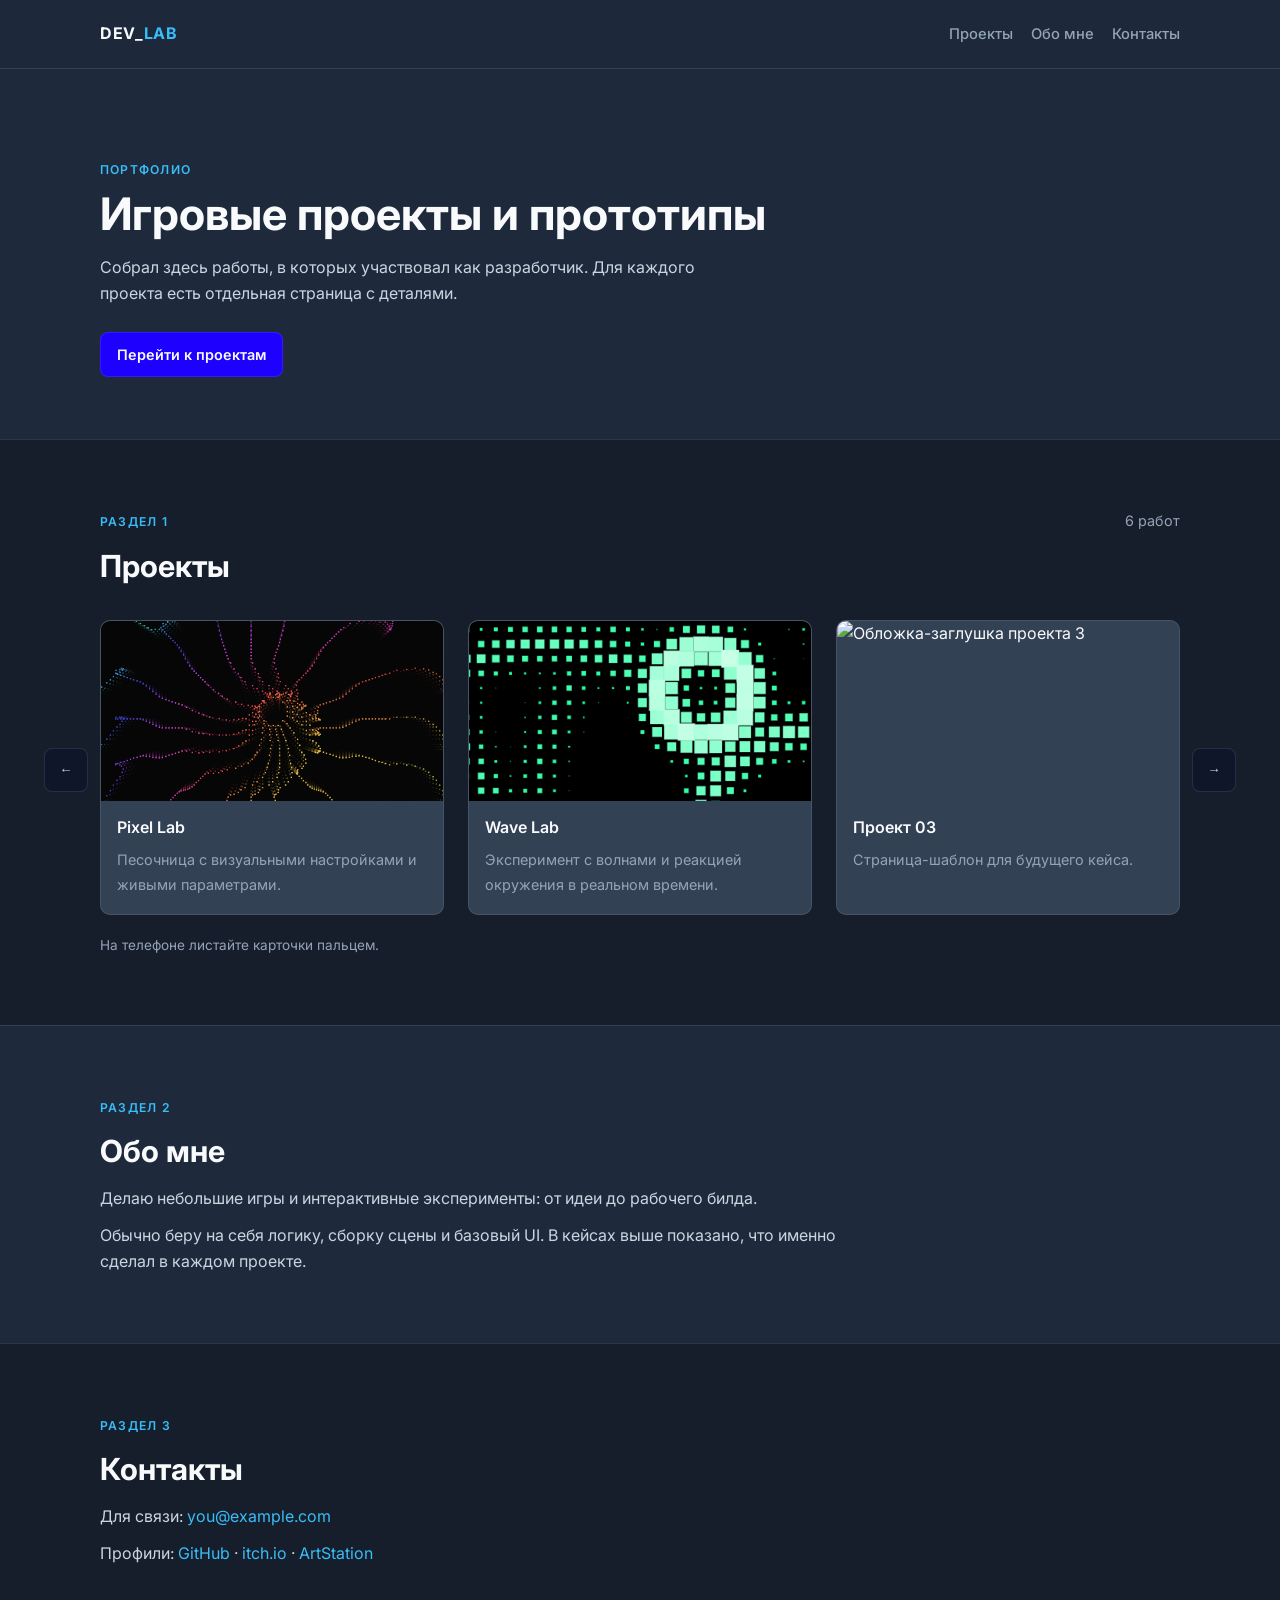
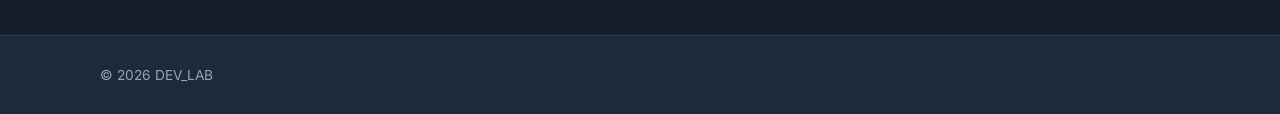
==== index_page/index.html @ ee668e54 "Add files via upload" ====
﻿<!DOCTYPE html>
<html lang="ru">
<head>
    <meta charset="UTF-8">
    <meta name="viewport" content="width=device-width, initial-scale=1.0">
    <meta name="description" content="DEV_LAB — portfolio of game projects and prototypes.">
    <meta name="theme-color" content="#1e293b">

    <title>DEV_LAB — игровое портфолио</title>
    <link rel="canonical" href="https://example.com/">

    <meta property="og:type" content="website">
    <meta property="og:title" content="DEV_LAB — игровое портфолио">
    <meta property="og:description" content="Игры и прототипы с короткими кейсами.">
    <meta property="og:url" content="https://example.com/">
    <meta property="og:image" content="https://images.unsplash.com/photo-1550745165-9bc0b252726f?auto=format&fit=crop&w=1200&q=80">

    <link rel="icon" href="data:image/svg+xml,%3Csvg xmlns='http://www.w3.org/2000/svg' viewBox='0 0 32 32'%3E%3Crect width='32' height='32' rx='6' fill='%230f172a'/%3E%3Cpath fill='%2338bdf8' d='M8 22V10h4l4 6 4-6h4v12h-4v-7l-4 6-4-6v7z'/%3E%3C/svg%3E" type="image/svg+xml">

    <link rel="preconnect" href="https://fonts.googleapis.com">
    <link rel="preconnect" href="https://fonts.gstatic.com" crossorigin>
    <link href="https://fonts.googleapis.com/css2?family=Inter:wght@400;500;600;700&display=swap" rel="stylesheet">
    <link rel="stylesheet" href="/index_page/index.css">
</head>
<body>
    <a class="skip-link" href="#content">Перейти к содержимому</a>

    <header class="header">
        <div class="wrap">
            <a class="logo" href="#top">DEV_<span>LAB</span></a>
            <nav aria-label="Навигация по странице">
                <ul class="nav">
                    <li><a href="#projects">Проекты</a></li>
                    <li><a href="#about">Обо мне</a></li>
                    <li><a href="#contact">Контакты</a></li>
                </ul>
            </nav>
        </div>
    </header>

    <main id="content">
        <section class="section hero" id="top" aria-labelledby="hero-title">
            <div class="wrap">
                <span class="eyebrow">Портфолио</span>
                <h1 id="hero-title">Игровые проекты и прототипы</h1>
                <p class="lead">Собрал здесь работы, в которых участвовал как разработчик. Для каждого проекта есть отдельная страница с деталями.</p>
                <div class="hero-actions">
                    <a class="btn" href="#projects">Перейти к проектам</a>
                </div>
            </div>
        </section>

        <section class="section section--soft" id="projects" aria-labelledby="projects-title">
            <div class="wrap">
                <div class="projects-header">
                    <div>
                        <span class="eyebrow">Раздел 1</span>
                        <h2 id="projects-title">Проекты</h2>
                    </div>
                    <p class="projects-count">6 работ</p>
                </div>

                <div class="slider">
                    <button type="button" class="slider-btn" id="prevBtn" aria-controls="track" aria-label="Предыдущие проекты" hidden>←</button>

                    <div class="projects-track" id="track" tabindex="0" role="region" aria-label="Лента проектов">
                        <a class="project" href="/pixel_lab/pixel.html">
                            <img src="/img/pixel-lab.jpg.png" width="400" height="180" loading="lazy" decoding="async" alt="Скриншот проекта Pixel Lab">
                            <div class="project-body">
                                <span class="project-title">Pixel Lab</span>
                                <span class="project-desc">Песочница с визуальными настройками и живыми параметрами.</span>
                            </div>
                        </a>

                        <a class="project" href="/wave_lab/wave.html">
                            <img src="/img/wave.lab.png" width="400" height="180" loading="lazy" decoding="async" alt="Скриншот проекта Wave Lab">
                            <div class="project-body">
                                <span class="project-title">Wave Lab</span>
                                <span class="project-desc">Эксперимент с волнами и реакцией окружения в реальном времени.</span>
                            </div>
                        </a>

                        <a class="project" href="projects/node-03.html">
                            <img src="https://images.unsplash.com/photo-1614850523296-d8c1af93d400?auto=format&amp;fit=crop&amp;q=80&amp;w=800" width="400" height="180" loading="lazy" decoding="async" alt="Обложка-заглушка проекта 3">
                            <div class="project-body">
                                <span class="project-title">Проект 03</span>
                                <span class="project-desc">Страница-шаблон для будущего кейса.</span>
                            </div>
                        </a>

                        <a class="project" href="projects/node-04.html">
                            <img src="https://images.unsplash.com/photo-1550751827-4bd374c3f58b?auto=format&amp;fit=crop&amp;q=80&amp;w=800" width="400" height="180" loading="lazy" decoding="async" alt="Обложка-заглушка проекта 4">
                            <div class="project-body">
                                <span class="project-title">Проект 04</span>
                                <span class="project-desc">Страница-шаблон для будущего кейса.</span>
                            </div>
                        </a>

                        <a class="project" href="projects/node-05.html">
                            <img src="https://images.unsplash.com/photo-1451187580459-43490279c0fa?auto=format&amp;fit=crop&amp;q=80&amp;w=800" width="400" height="180" loading="lazy" decoding="async" alt="Обложка-заглушка проекта 5">
                            <div class="project-body">
                                <span class="project-title">Проект 05</span>
                                <span class="project-desc">Страница-шаблон для будущего кейса.</span>
                            </div>
                        </a>

                        <a class="project" href="projects/node-06.html">
                            <img src="https://images.unsplash.com/photo-1518770660439-4636190af475?auto=format&amp;fit=crop&amp;q=80&amp;w=800" width="400" height="180" loading="lazy" decoding="async" alt="Обложка-заглушка проекта 6">
                            <div class="project-body">
                                <span class="project-title">Проект 06</span>
                                <span class="project-desc">Страница-шаблон для будущего кейса.</span>
                            </div>
                        </a>
                    </div>

                    <button type="button" class="slider-btn" id="nextBtn" aria-controls="track" aria-label="Следующие проекты" hidden>→</button>
                </div>

                <p class="hint">На телефоне листайте карточки пальцем.</p>
            </div>
        </section>

        <section class="section" id="about" aria-labelledby="about-title">
            <div class="wrap">
                <span class="eyebrow">Раздел 2</span>
                <h2 id="about-title">Обо мне</h2>
                <div class="about-text">
                    <p>Делаю небольшие игры и интерактивные эксперименты: от идеи до рабочего билда.</p>
                    <p>Обычно беру на себя логику, сборку сцены и базовый UI. В кейсах выше показано, что именно сделал в каждом проекте.</p>
                </div>
            </div>
        </section>

        <section class="section section--soft" id="contact" aria-labelledby="contact-title">
            <div class="wrap">
                <span class="eyebrow">Раздел 3</span>
                <h2 id="contact-title">Контакты</h2>
                <div class="contact">
                    <p>Для связи: <a href="mailto:you@example.com">you@example.com</a></p>
                    <p>Профили: <a href="https://github.com/" rel="noopener noreferrer">GitHub</a> · <a href="https://itch.io/" rel="noopener noreferrer">itch.io</a> · <a href="https://www.artstation.com/" rel="noopener noreferrer">ArtStation</a></p>
                </div>
            </div>
        </section>
    </main>

    <footer class="footer">
        <div class="wrap">&copy; 2026 DEV_LAB</div>
    </footer>
    <script src="/index_page/index.js"></script>
</body>
</html>
---- index_page/index.css ----
:root {
            --bg-body: #1e293b;
            --bg-section: #161e2b;
            --bg-surface: #334155;
            --text-main: #f8fafc;
            --text-muted: #cbd5e1;
            --text-dim: #94a3b8;
            --border: rgba(255, 255, 255, 0.1);
            --accent: #38bdf8;
            --focus: 2px solid var(--accent);
            --max: 1120px;
            --gap: 24px;
            --nav-h: 68px;
        }

        * {
            box-sizing: border-box;
            margin: 0;
            padding: 0;
        }

        html {
            scroll-behavior: smooth;
        }

        @media (prefers-reduced-motion: reduce) {
            html {
                scroll-behavior: auto;
            }

            .projects-track {
                scroll-behavior: auto;
            }
        }

        body {
            font-family: "Inter", system-ui, sans-serif;
            background: var(--bg-body);
            color: var(--text-main);
            line-height: 1.6;
            overflow-x: hidden;
        }

        a:focus-visible,
        button:focus-visible {
            outline: var(--focus);
            outline-offset: 3px;
        }

        .skip-link {
            position: absolute;
            left: 12px;
            top: 12px;
            transform: translateY(-160%);
            background: #0f172a;
            border: 1px solid var(--border);
            border-radius: 8px;
            color: var(--text-main);
            padding: 10px 14px;
            text-decoration: none;
            z-index: 2000;
        }

        .skip-link:focus-visible {
            transform: translateY(0);
        }

        .wrap {
            max-width: var(--max);
            margin: 0 auto;
            padding: 0 20px;
        }

        .header {
            position: fixed;
            inset: 0 0 auto;
            z-index: 1000;
            background: rgba(30, 41, 59, 0.94);
            border-bottom: 1px solid var(--border);
            backdrop-filter: blur(6px);
        }

        .header .wrap {
            min-height: var(--nav-h);
            display: flex;
            align-items: center;
            justify-content: space-between;
            gap: 18px;
        }

        .logo {
            color: var(--text-main);
            text-decoration: none;
            font-weight: 700;
            letter-spacing: 0.04em;
        }

        .logo span {
            color: var(--accent);
        }

        .nav {
            display: flex;
            gap: 18px;
            list-style: none;
            flex-wrap: wrap;
        }

        .nav a {
            color: var(--text-dim);
            text-decoration: none;
            font-size: 0.92rem;
            font-weight: 500;
        }

        .nav a:hover {
            color: var(--accent);
        }

        main {
            padding-top: var(--nav-h);
        }

        .section {
            padding: 68px 0;
            border-top: 1px solid var(--border);
        }

        .section--soft {
            background: var(--bg-section);
        }

        .eyebrow {
            display: inline-block;
            margin-bottom: 10px;
            color: var(--accent);
            font-size: 0.76rem;
            text-transform: uppercase;
            letter-spacing: 0.1em;
            font-weight: 600;
        }

        h1 {
            font-size: clamp(2rem, 5vw, 2.8rem);
            line-height: 1.15;
            margin-bottom: 14px;
        }

        h2 {
            font-size: clamp(1.4rem, 3vw, 1.9rem);
            margin-bottom: 10px;
        }

        .lead {
            max-width: 62ch;
            color: var(--text-muted);
            margin-bottom: 26px;
        }

        .hero {
            padding: 88px 0 62px;
            border-top: none;
        }

        .hero-actions {
            display: flex;
            flex-wrap: wrap;
            gap: 10px;
            margin-top: 18px;
        }

        .btn {
            display: inline-flex;
            align-items: center;
            padding: 10px 16px;
            border: 1px solid var(--border);
            border-radius: 8px;
            background: #1e00ff;
            color: var(--text-main);
            text-decoration: none;
            font-size: 0.9rem;
            font-weight: 600;
        }

        .btn:hover {
            border-color: var(--accent);
            color: var(--accent);
        }

        .about-text {
            max-width: 74ch;
            color: var(--text-muted);
            display: grid;
            gap: 12px;
        }

        .projects-header {
            display: flex;
            justify-content: space-between;
            align-items: baseline;
            gap: 12px;
            flex-wrap: wrap;
            margin-bottom: 16px;
        }

        .projects-count {
            color: var(--text-dim);
            font-size: 0.9rem;
        }

        .slider {
            position: relative;
        }

        .projects-track {
            display: flex;
            gap: var(--gap);
            overflow-x: auto;
            scrollbar-width: none;
            -ms-overflow-style: none;
            scroll-snap-type: x mandatory;
            padding: 4px 0 8px;
        }

        .projects-track::-webkit-scrollbar {
            display: none;
        }

        .project {
            flex: 0 0 calc((100% - var(--gap) * 2) / 3);
            min-width: 290px;
            scroll-snap-align: start;
            background: var(--bg-surface);
            border: 1px solid var(--border);
            border-radius: 10px;
            overflow: hidden;
            text-decoration: none;
            color: inherit;
        }

        .project:hover {
            border-color: rgba(255, 255, 255, 0.35);
        }

        .project img {
            width: 100%;
            height: 180px;
            object-fit: cover;
            display: block;
        }

        .project-body {
            padding: 14px 16px 16px;
        }

        .project-title {
            display: block;
            font-weight: 600;
            margin-bottom: 6px;
        }

        .project-desc {
            color: var(--text-dim);
            font-size: 0.9rem;
        }

        .slider-btn {
            position: absolute;
            top: 50%;
            transform: translateY(-50%);
            width: 44px;
            height: 44px;
            border-radius: 8px;
            border: 1px solid var(--border);
            background: rgba(15, 23, 42, 0.94);
            color: var(--text-muted);
            cursor: pointer;
            display: flex;
            align-items: center;
            justify-content: center;
        }

        .slider-btn:hover {
            color: var(--accent);
            border-color: var(--accent);
        }

        #prevBtn {
            left: -56px;
        }

        #nextBtn {
            right: -56px;
        }

        .hint {
            margin-top: 12px;
            color: var(--text-dim);
            font-size: 0.85rem;
        }

        .contact {
            display: grid;
            gap: 12px;
            color: var(--text-muted);
        }

        .contact a {
            color: var(--accent);
            text-decoration: none;
        }

        .contact a:hover {
            text-decoration: underline;
        }

        .footer {
            border-top: 1px solid var(--border);
            padding: 28px 0;
            color: var(--text-dim);
            font-size: 0.86rem;
        }

        @media (max-width: 1260px) {
            #prevBtn {
                left: 0;
            }

            #nextBtn {
                right: 0;
            }
        }

        @media (max-width: 900px) {
            .project {
                flex: 0 0 calc((100% - var(--gap)) / 2);
            }
        }

        @media (max-width: 768px) {
            .slider-btn {
                display: none !important;
            }

            .project {
                flex: 0 0 85%;
            }
        }
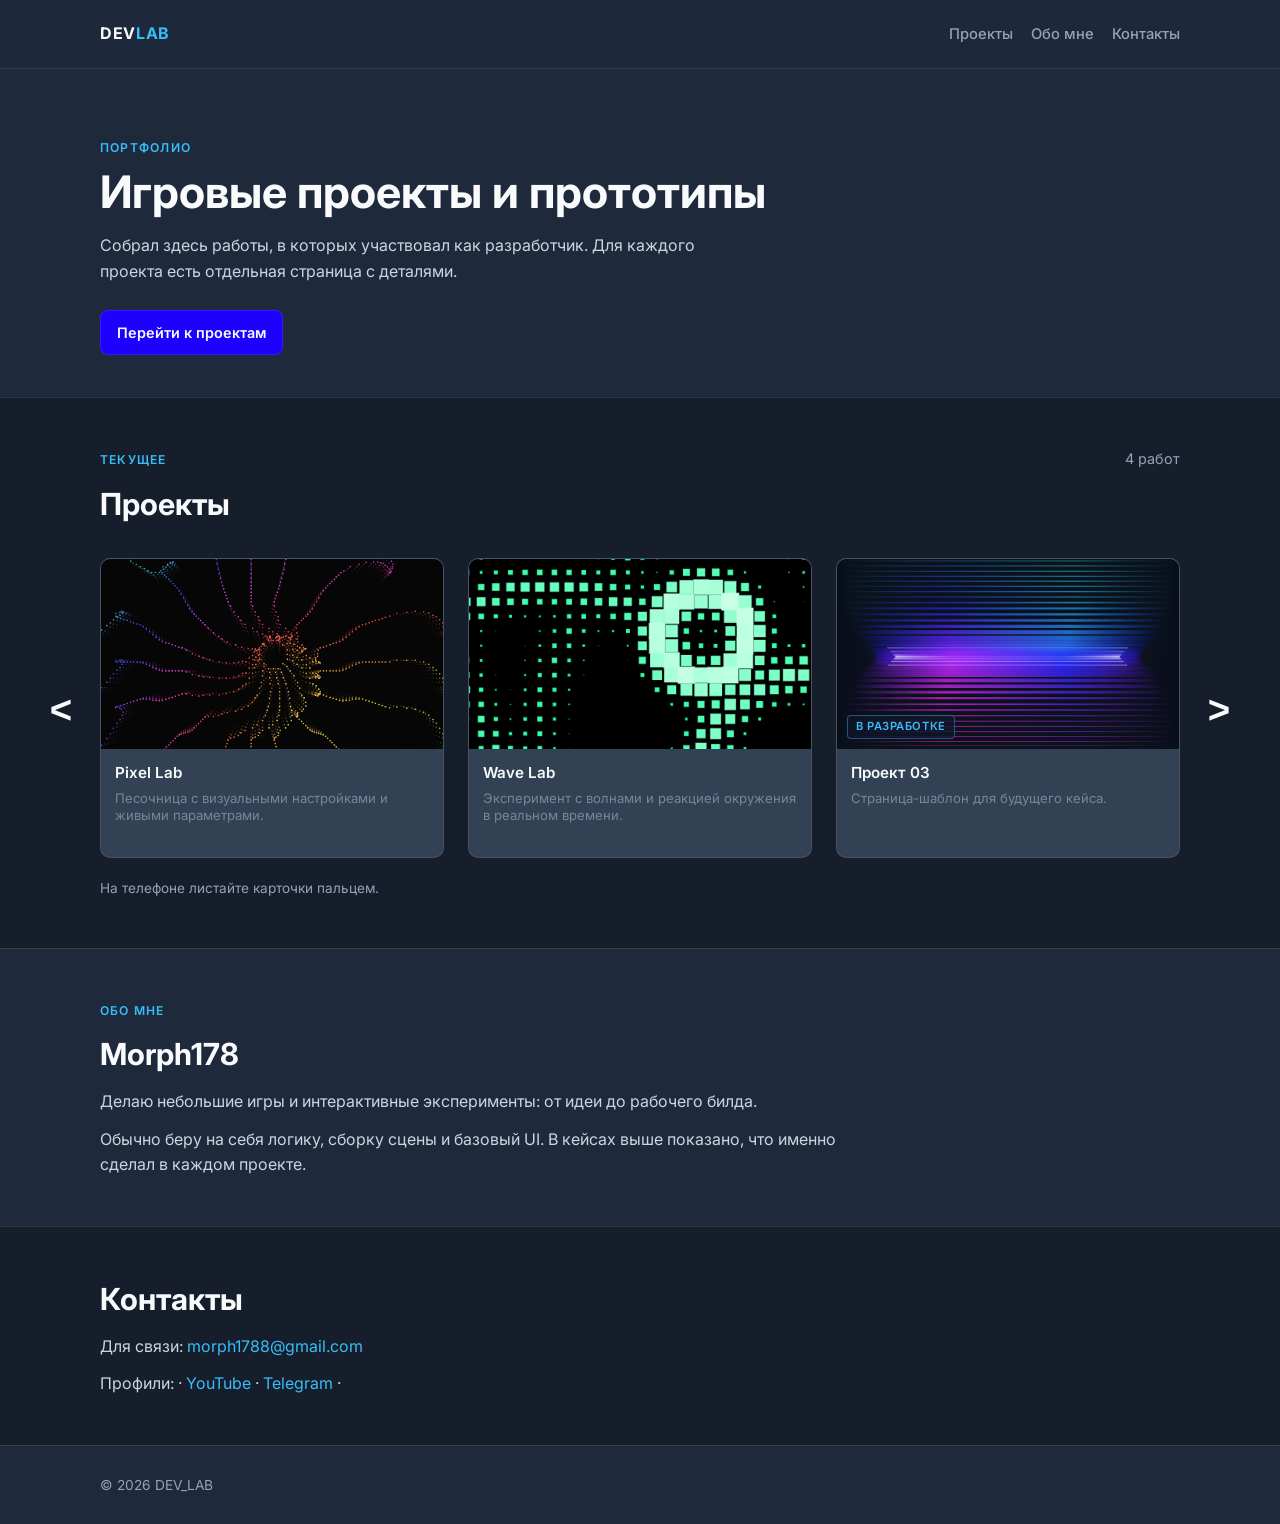
==== commit 769932a8: "Add files via upload" ====
--- a/index_page/index.html
+++ b/index_page/index.html
@@ -1,5 +1,6 @@
 ﻿<!DOCTYPE html>
 <html lang="ru">
+
 <head>
     <meta charset="UTF-8">
     <meta name="viewport" content="width=device-width, initial-scale=1.0">
@@ -13,21 +14,25 @@
     <meta property="og:title" content="DEV_LAB — игровое портфолио">
     <meta property="og:description" content="Игры и прототипы с короткими кейсами.">
     <meta property="og:url" content="https://example.com/">
-    <meta property="og:image" content="https://images.unsplash.com/photo-1550745165-9bc0b252726f?auto=format&fit=crop&w=1200&q=80">
+    <meta property="og:image"
+        content="https://images.unsplash.com/photo-1550745165-9bc0b252726f?auto=format&fit=crop&w=1200&q=80">
 
-    <link rel="icon" href="data:image/svg+xml,%3Csvg xmlns='http://www.w3.org/2000/svg' viewBox='0 0 32 32'%3E%3Crect width='32' height='32' rx='6' fill='%230f172a'/%3E%3Cpath fill='%2338bdf8' d='M8 22V10h4l4 6 4-6h4v12h-4v-7l-4 6-4-6v7z'/%3E%3C/svg%3E" type="image/svg+xml">
+    <link rel="icon"
+        href="data:image/svg+xml,%3Csvg xmlns='http://www.w3.org/2000/svg' viewBox='0 0 32 32'%3E%3Crect width='32' height='32' rx='6' fill='%230f172a'/%3E%3Cpath fill='%2338bdf8' d='M8 22V10h4l4 6 4-6h4v12h-4v-7l-4 6-4-6v7z'/%3E%3C/svg%3E"
+        type="image/svg+xml">
 
     <link rel="preconnect" href="https://fonts.googleapis.com">
     <link rel="preconnect" href="https://fonts.gstatic.com" crossorigin>
     <link href="https://fonts.googleapis.com/css2?family=Inter:wght@400;500;600;700&display=swap" rel="stylesheet">
     <link rel="stylesheet" href="/index_page/index.css">
 </head>
+
 <body>
     <a class="skip-link" href="#content">Перейти к содержимому</a>
 
     <header class="header">
         <div class="wrap">
-            <a class="logo" href="#top">DEV_<span>LAB</span></a>
+            <a class="logo" href="#top">DEV<span>LAB</span></a>
             <nav aria-label="Навигация по странице">
                 <ul class="nav">
                     <li><a href="#projects">Проекты</a></li>
@@ -41,9 +46,10 @@
     <main id="content">
         <section class="section hero" id="top" aria-labelledby="hero-title">
             <div class="wrap">
-                <span class="eyebrow">Портфолио</span>
+                 <span class="eyebrow">Портфолио</span>
                 <h1 id="hero-title">Игровые проекты и прототипы</h1>
-                <p class="lead">Собрал здесь работы, в которых участвовал как разработчик. Для каждого проекта есть отдельная страница с деталями.</p>
+                <p class="lead">Собрал здесь работы, в которых участвовал как разработчик. Для каждого проекта есть
+                    отдельная страница с деталями.</p>
                 <div class="hero-actions">
                     <a class="btn" href="#projects">Перейти к проектам</a>
                 </div>
@@ -54,66 +60,85 @@
             <div class="wrap">
                 <div class="projects-header">
                     <div>
-                        <span class="eyebrow">Раздел 1</span>
+                        <span class="eyebrow">Текущее</span>
                         <h2 id="projects-title">Проекты</h2>
                     </div>
-                    <p class="projects-count">6 работ</p>
+                    <p class="projects-count">4 работ</p>
                 </div>
 
                 <div class="slider">
-                    <button type="button" class="slider-btn" id="prevBtn" aria-controls="track" aria-label="Предыдущие проекты" hidden>←</button>
+                    <button type="button" class="slider-btn" id="prevBtn" aria-controls="track"
+                        aria-label="Предыдущие проекты">&lt;</button>
 
                     <div class="projects-track" id="track" tabindex="0" role="region" aria-label="Лента проектов">
+
                         <a class="project" href="/pixel_lab/pixel.html">
-                            <img src="/img/pixel-lab.jpg.png" width="400" height="180" loading="lazy" decoding="async" alt="Скриншот проекта Pixel Lab">
+                            <div class="project-media-wrap">
+                                <img src="/img/pixel-lab.jpg.png" width="400" height="180" loading="lazy"
+                                    decoding="async" alt="Скриншот проекта Pixel Lab">
+                            </div>
                             <div class="project-body">
                                 <span class="project-title">Pixel Lab</span>
-                                <span class="project-desc">Песочница с визуальными настройками и живыми параметрами.</span>
+                                <span class="project-desc">Песочница с визуальными настройками и живыми
+                                    параметрами.</span>
                             </div>
                         </a>
 
                         <a class="project" href="/wave_lab/wave.html">
-                            <img src="/img/wave.lab.png" width="400" height="180" loading="lazy" decoding="async" alt="Скриншот проекта Wave Lab">
+                            <div class="project-media-wrap">
+                                <img src="/img/wave.lab.png" width="400" height="180" loading="lazy" decoding="async"
+                                    alt="Скриншот проекта Wave Lab">
+                            </div>
                             <div class="project-body">
                                 <span class="project-title">Wave Lab</span>
-                                <span class="project-desc">Эксперимент с волнами и реакцией окружения в реальном времени.</span>
+                                <span class="project-desc">Эксперимент с волнами и реакцией окружения в реальном
+                                    времени.</span>
                             </div>
                         </a>
 
-                        <a class="project" href="projects/node-03.html">
-                            <img src="https://images.unsplash.com/photo-1614850523296-d8c1af93d400?auto=format&amp;fit=crop&amp;q=80&amp;w=800" width="400" height="180" loading="lazy" decoding="async" alt="Обложка-заглушка проекта 3">
+                        <a class="project" href="/analiz.lab/analiz.html">
+                            <div class="project-media-wrap">
+                                <img src="/img/analiz.labog.png" width="400" height="180" loading="lazy"
+                                    decoding="async" alt="Скриншот проекта Analiz Lab">
+                                <span class="project-badge">В разработке</span>
+                            </div>
                             <div class="project-body">
                                 <span class="project-title">Проект 03</span>
                                 <span class="project-desc">Страница-шаблон для будущего кейса.</span>
                             </div>
                         </a>
 
-                        <a class="project" href="projects/node-04.html">
-                            <img src="https://images.unsplash.com/photo-1550751827-4bd374c3f58b?auto=format&amp;fit=crop&amp;q=80&amp;w=800" width="400" height="180" loading="lazy" decoding="async" alt="Обложка-заглушка проекта 4">
+                        <a class="project" href="/part_lab/part.html">
+                            <div class="project-media-wrap">
+                                <img src="/img/part.labog.png" width="400" height="180" loading="lazy" decoding="async"
+                                    alt="Скриншот проекта Analiz Lab">
+                                <span class="project-badge">В разработке</span>
+                            </div>
                             <div class="project-body">
                                 <span class="project-title">Проект 04</span>
                                 <span class="project-desc">Страница-шаблон для будущего кейса.</span>
                             </div>
                         </a>
 
-                        <a class="project" href="projects/node-05.html">
-                            <img src="https://images.unsplash.com/photo-1451187580459-43490279c0fa?auto=format&amp;fit=crop&amp;q=80&amp;w=800" width="400" height="180" loading="lazy" decoding="async" alt="Обложка-заглушка проекта 5">
+                        <div class="project project--teaser">
+                            <div class="project-placeholder-visual">
+                                <div class="lab-loader">
+                                    <div class="shape shape-circle"></div>
+                                    <div class="shape shape-square"></div>
+                                    <div class="shape shape-plus"></div>
+                                </div>
+                                <span class="project-badge project-badge--next">Ожидание</span>
+                            </div>
                             <div class="project-body">
-                                <span class="project-title">Проект 05</span>
-                                <span class="project-desc">Страница-шаблон для будущего кейса.</span>
+                                <span class="project-title" style="color: var(--text-dim);">Ближайший проект</span>
+                                <span class="project-desc">Новые игровые прототипы и кейсы будут добавляться в этот раздел по мере готовности.</span>
                             </div>
-                        </a>
+                        </div>
 
-                        <a class="project" href="projects/node-06.html">
-                            <img src="https://images.unsplash.com/photo-1518770660439-4636190af475?auto=format&amp;fit=crop&amp;q=80&amp;w=800" width="400" height="180" loading="lazy" decoding="async" alt="Обложка-заглушка проекта 6">
-                            <div class="project-body">
-                                <span class="project-title">Проект 06</span>
-                                <span class="project-desc">Страница-шаблон для будущего кейса.</span>
-                            </div>
-                        </a>
                     </div>
 
-                    <button type="button" class="slider-btn" id="nextBtn" aria-controls="track" aria-label="Следующие проекты" hidden>→</button>
+                    <button type="button" class="slider-btn" id="nextBtn" aria-controls="track"
+                        aria-label="Следующие проекты">&gt;</button>
                 </div>
 
                 <p class="hint">На телефоне листайте карточки пальцем.</p>
@@ -122,22 +147,24 @@
 
         <section class="section" id="about" aria-labelledby="about-title">
             <div class="wrap">
-                <span class="eyebrow">Раздел 2</span>
-                <h2 id="about-title">Обо мне</h2>
+                <span class="eyebrow">Обо мне</span>
+                <h2 id="about-title">Morph178</h2>
                 <div class="about-text">
                     <p>Делаю небольшие игры и интерактивные эксперименты: от идеи до рабочего билда.</p>
-                    <p>Обычно беру на себя логику, сборку сцены и базовый UI. В кейсах выше показано, что именно сделал в каждом проекте.</p>
+                    <p>Обычно беру на себя логику, сборку сцены и базовый UI. В кейсах выше показано, что именно сделал
+                        в каждом проекте.</p>
                 </div>
             </div>
         </section>
 
         <section class="section section--soft" id="contact" aria-labelledby="contact-title">
             <div class="wrap">
-                <span class="eyebrow">Раздел 3</span>
                 <h2 id="contact-title">Контакты</h2>
                 <div class="contact">
-                    <p>Для связи: <a href="mailto:you@example.com">you@example.com</a></p>
-                    <p>Профили: <a href="https://github.com/" rel="noopener noreferrer">GitHub</a> · <a href="https://itch.io/" rel="noopener noreferrer">itch.io</a> · <a href="https://www.artstation.com/" rel="noopener noreferrer">ArtStation</a></p>
+                    <p>Для связи: <a href="mailto:morph1788@gmail.com?subject=Вопрос по проекту&body=Привет, Morph178, я по поводу твоего сайта...">morph1788@gmail.com</a></p>
+                    <p>Профили: </a> · <a href="https://youtube.com/@morph278">YouTube</a> · 
+                        <a href="https://t.me/Morph178" target="_blank" rel="noopener noreferrer">Telegram</a> ·
+</href=></p>
                 </div>
             </div>
         </section>
@@ -148,4 +175,5 @@
     </footer>
     <script src="/index_page/index.js"></script>
 </body>
+
 </html>
--- a/index_page/index.css
+++ b/index_page/index.css
@@ -1,348 +1,582 @@
-        :root {
-            --bg-body: #1e293b;
-            --bg-section: #161e2b;
-            --bg-surface: #334155;
-            --text-main: #f8fafc;
-            --text-muted: #cbd5e1;
-            --text-dim: #94a3b8;
-            --border: rgba(255, 255, 255, 0.1);
-            --accent: #38bdf8;
-            --focus: 2px solid var(--accent);
-            --max: 1120px;
-            --gap: 24px;
-            --nav-h: 68px;
-        }
-
-        * {
-            box-sizing: border-box;
-            margin: 0;
-            padding: 0;
-        }
-
-        html {
-            scroll-behavior: smooth;
-        }
-
-        @media (prefers-reduced-motion: reduce) {
-            html {
-                scroll-behavior: auto;
-            }
-
-            .projects-track {
-                scroll-behavior: auto;
-            }
-        }
-
-        body {
-            font-family: "Inter", system-ui, sans-serif;
-            background: var(--bg-body);
-            color: var(--text-main);
-            line-height: 1.6;
-            overflow-x: hidden;
-        }
-
-        a:focus-visible,
-        button:focus-visible {
-            outline: var(--focus);
-            outline-offset: 3px;
-        }
-
-        .skip-link {
-            position: absolute;
-            left: 12px;
-            top: 12px;
-            transform: translateY(-160%);
-            background: #0f172a;
-            border: 1px solid var(--border);
-            border-radius: 8px;
-            color: var(--text-main);
-            padding: 10px 14px;
-            text-decoration: none;
-            z-index: 2000;
-        }
-
-        .skip-link:focus-visible {
-            transform: translateY(0);
-        }
-
-        .wrap {
-            max-width: var(--max);
-            margin: 0 auto;
-            padding: 0 20px;
-        }
-
-        .header {
-            position: fixed;
-            inset: 0 0 auto;
-            z-index: 1000;
-            background: rgba(30, 41, 59, 0.94);
-            border-bottom: 1px solid var(--border);
-            backdrop-filter: blur(6px);
-        }
-
-        .header .wrap {
-            min-height: var(--nav-h);
-            display: flex;
-            align-items: center;
-            justify-content: space-between;
-            gap: 18px;
-        }
-
-        .logo {
-            color: var(--text-main);
-            text-decoration: none;
-            font-weight: 700;
-            letter-spacing: 0.04em;
-        }
-
-        .logo span {
-            color: var(--accent);
-        }
-
-        .nav {
-            display: flex;
-            gap: 18px;
-            list-style: none;
-            flex-wrap: wrap;
-        }
-
-        .nav a {
-            color: var(--text-dim);
-            text-decoration: none;
-            font-size: 0.92rem;
-            font-weight: 500;
-        }
-
-        .nav a:hover {
-            color: var(--accent);
-        }
-
-        main {
-            padding-top: var(--nav-h);
-        }
-
-        .section {
-            padding: 68px 0;
-            border-top: 1px solid var(--border);
-        }
-
-        .section--soft {
-            background: var(--bg-section);
-        }
-
-        .eyebrow {
-            display: inline-block;
-            margin-bottom: 10px;
-            color: var(--accent);
-            font-size: 0.76rem;
-            text-transform: uppercase;
-            letter-spacing: 0.1em;
-            font-weight: 600;
-        }
-
-        h1 {
-            font-size: clamp(2rem, 5vw, 2.8rem);
-            line-height: 1.15;
-            margin-bottom: 14px;
-        }
-
-        h2 {
-            font-size: clamp(1.4rem, 3vw, 1.9rem);
-            margin-bottom: 10px;
-        }
-
-        .lead {
-            max-width: 62ch;
-            color: var(--text-muted);
-            margin-bottom: 26px;
-        }
-
-        .hero {
-            padding: 88px 0 62px;
-            border-top: none;
-        }
-
-        .hero-actions {
-            display: flex;
-            flex-wrap: wrap;
-            gap: 10px;
-            margin-top: 18px;
-        }
-
-        .btn {
-            display: inline-flex;
-            align-items: center;
-            padding: 10px 16px;
-            border: 1px solid var(--border);
-            border-radius: 8px;
-            background: #1e00ff;
-            color: var(--text-main);
-            text-decoration: none;
-            font-size: 0.9rem;
-            font-weight: 600;
-        }
-
-        .btn:hover {
-            border-color: var(--accent);
-            color: var(--accent);
-        }
-
-        .about-text {
-            max-width: 74ch;
-            color: var(--text-muted);
-            display: grid;
-            gap: 12px;
-        }
-
-        .projects-header {
-            display: flex;
-            justify-content: space-between;
-            align-items: baseline;
-            gap: 12px;
-            flex-wrap: wrap;
-            margin-bottom: 16px;
-        }
-
-        .projects-count {
-            color: var(--text-dim);
-            font-size: 0.9rem;
-        }
-
-        .slider {
-            position: relative;
-        }
-
-        .projects-track {
-            display: flex;
-            gap: var(--gap);
-            overflow-x: auto;
-            scrollbar-width: none;
-            -ms-overflow-style: none;
-            scroll-snap-type: x mandatory;
-            padding: 4px 0 8px;
-        }
-
-        .projects-track::-webkit-scrollbar {
-            display: none;
-        }
-
-        .project {
-            flex: 0 0 calc((100% - var(--gap) * 2) / 3);
-            min-width: 290px;
-            scroll-snap-align: start;
-            background: var(--bg-surface);
-            border: 1px solid var(--border);
-            border-radius: 10px;
-            overflow: hidden;
-            text-decoration: none;
-            color: inherit;
-        }
-
-        .project:hover {
-            border-color: rgba(255, 255, 255, 0.35);
-        }
-
-        .project img {
-            width: 100%;
-            height: 180px;
-            object-fit: cover;
-            display: block;
-        }
-
-        .project-body {
-            padding: 14px 16px 16px;
-        }
-
-        .project-title {
-            display: block;
-            font-weight: 600;
-            margin-bottom: 6px;
-        }
-
-        .project-desc {
-            color: var(--text-dim);
-            font-size: 0.9rem;
-        }
-
-        .slider-btn {
-            position: absolute;
-            top: 50%;
-            transform: translateY(-50%);
-            width: 44px;
-            height: 44px;
-            border-radius: 8px;
-            border: 1px solid var(--border);
-            background: rgba(15, 23, 42, 0.94);
-            color: var(--text-muted);
-            cursor: pointer;
-            display: flex;
-            align-items: center;
-            justify-content: center;
-        }
-
-        .slider-btn:hover {
-            color: var(--accent);
-            border-color: var(--accent);
-        }
-
-        #prevBtn {
-            left: -56px;
-        }
-
-        #nextBtn {
-            right: -56px;
-        }
-
-        .hint {
-            margin-top: 12px;
-            color: var(--text-dim);
-            font-size: 0.85rem;
-        }
-
-        .contact {
-            display: grid;
-            gap: 12px;
-            color: var(--text-muted);
-        }
-
-        .contact a {
-            color: var(--accent);
-            text-decoration: none;
-        }
-
-        .contact a:hover {
-            text-decoration: underline;
-        }
-
-        .footer {
-            border-top: 1px solid var(--border);
-            padding: 28px 0;
-            color: var(--text-dim);
-            font-size: 0.86rem;
-        }
-
-        @media (max-width: 1260px) {
-            #prevBtn {
-                left: 0;
-            }
-
-            #nextBtn {
-                right: 0;
-            }
-        }
-
-        @media (max-width: 900px) {
-            .project {
-                flex: 0 0 calc((100% - var(--gap)) / 2);
-            }
-        }
-
-        @media (max-width: 768px) {
-            .slider-btn {
-                display: none !important;
-            }
-
-            .project {
-                flex: 0 0 85%;
-            }
-        }+/* ==========================================================================
+   1. ПЕРЕМЕННЫЕ И НАСТРОЙКИ (:root)
+   ========================================================================== */
+:root {
+    --bg-body: #1e293b;
+    --bg-section: #161e2b;
+    --bg-surface: #334155;
+    --text-main: #f8fafc;
+    --text-muted: #cbd5e1;
+    --text-dim: #94a3b8;
+    --border: rgba(255, 255, 255, 0.1);
+    --accent: #38bdf8;
+    --focus: 2px solid var(--accent);
+    --max: 1120px;
+    --gap: 24px;
+    --nav-h: 68px;
+}
+
+/* ==========================================================================
+   2. СБРОС СТИЛЕЙ И БАЗОВЫЕ ЭЛЕМЕНТЫ (Глобальные стили)
+   ========================================================================== */
+* {
+    box-sizing: border-box;
+    margin: 0;
+    padding: 0;
+}
+
+html {
+    scroll-behavior: smooth;
+}
+
+body {
+    font-family: "Inter", system-ui, sans-serif;
+    background: var(--bg-body);
+    color: var(--text-main);
+    line-height: 1.6;
+    overflow-x: hidden;
+}
+
+/* Доступность и фокусы */
+a:focus-visible,
+button:focus-visible {
+    outline: var(--focus);
+    outline-offset: 3px;
+}
+
+.skip-link {
+    position: absolute;
+    left: 12px;
+    top: 12px;
+    transform: translateY(-160%);
+    background: #0f172a;
+    border: 1px solid var(--border);
+    border-radius: 8px;
+    color: var(--text-main);
+    padding: 10px 14px;
+    text-decoration: none;
+    z-index: 2000;
+    transition: transform 0.2s ease;
+}
+
+.skip-link:focus-visible {
+    transform: translateY(0);
+}
+
+/* Общий контейнер-ограничитель */
+.wrap {
+    max-width: var(--max);
+    margin: 0 auto;
+    padding: 0 20px;
+}
+
+/* Секции */
+main {
+    padding-top: calc(var(--nav-h) + 8px);
+}
+
+.section {
+    padding: 48px 0;
+    border-top: 1px solid var(--border);
+}
+
+.section--soft {
+    background: var(--bg-section);
+}
+
+/* Типографика */
+h1 {
+    font-size: clamp(2rem, 5vw, 2.8rem);
+    line-height: 1.15;
+    margin-bottom: 14px;
+}
+
+h2 {
+    font-size: clamp(1.4rem, 3vw, 1.9rem);
+    margin-bottom: 10px;
+}
+
+.eyebrow {
+    display: inline-block;
+    margin-bottom: 10px;
+    color: var(--accent);
+    font-size: 0.76rem;
+    text-transform: uppercase;
+    letter-spacing: 0.1em;
+    font-weight: 600;
+}
+
+/* Кнопки */
+.btn {
+    display: inline-flex;
+    align-items: center;
+    padding: 10px 16px;
+    border: 1px solid var(--border);
+    border-radius: 8px;
+    background: #1e00ff;
+    color: var(--text-main);
+    text-decoration: none;
+    font-size: 0.9rem;
+    font-weight: 600;
+    transition: border-color 0.2s, color 0.2s;
+}
+
+.btn:hover {
+    border-color: var(--accent);
+    color: var(--accent);
+}
+
+/* ==========================================================================
+   3. ШАПКА САЙТА (Header & Navigation)
+   ========================================================================== */
+.header {
+    position: fixed;
+    inset: 0 0 auto;
+    width: 100%;
+    z-index: 1000;
+    background: rgba(30, 41, 59, 0.94);
+    border-bottom: 1px solid var(--border);
+    backdrop-filter: blur(6px);
+}
+
+.header .wrap {
+    min-height: var(--nav-h);
+    display: flex;
+    align-items: center;
+    justify-content: space-between;
+    gap: 18px;
+}
+
+.logo {
+    color: var(--text-main);
+    text-decoration: none;
+    font-weight: 700;
+    letter-spacing: 0.04em;
+}
+
+.logo span {
+    color: var(--accent);
+}
+
+.nav {
+    display: flex;
+    gap: 18px;
+    list-style: none;
+    flex-wrap: wrap;
+}
+
+.nav a {
+    color: var(--text-dim);
+    text-decoration: none;
+    font-size: 0.92rem;
+    font-weight: 500;
+    transition: color 0.2s;
+}
+
+.nav a:hover {
+    color: var(--accent);
+}
+
+/* ==========================================================================
+   4. БЛОК HERO И ОБО МНЕ
+   ========================================================================== */
+.hero {
+    padding: 58px 0 42px;
+    border-top: none;
+}
+
+.lead {
+    max-width: 62ch;
+    color: var(--text-muted);
+    margin-bottom: 26px;
+}
+
+.hero-actions {
+    display: flex;
+    flex-wrap: wrap;
+    gap: 10px;
+    margin-top: 18px;
+}
+
+.about-text {
+    max-width: 74ch;
+    color: var(--text-muted);
+    display: grid;
+    gap: 12px;
+}
+
+/* ==========================================================================
+   5. СЛАЙДЕР И КАРТОЧКИ ПРОЕКТОВ
+   ========================================================================== */
+.projects-header {
+    display: flex;
+    justify-content: space-between;
+    align-items: baseline;
+    gap: 12px;
+    flex-wrap: wrap;
+    margin-bottom: 16px;
+}
+
+.projects-count {
+    color: var(--text-dim);
+    font-size: 0.9rem;
+}
+
+.slider {
+    position: relative;
+}
+
+/* Трек слайдера */
+.projects-track {
+    display: flex;
+    gap: var(--gap);
+    overflow-x: auto;
+    scrollbar-width: none;
+    -ms-overflow-style: none;
+    scroll-snap-type: x mandatory;
+    padding: 4px 0 8px;
+}
+
+.projects-track::-webkit-scrollbar {
+    display: none;
+}
+
+/* СТРОГО одинаковые карточки проекта */
+.project {
+    display: flex;
+    flex-direction: column;
+    flex: 0 0 calc((100% - var(--gap) * 2) / 3);
+    min-width: 280px;
+    min-height: 300px;
+    height: auto;
+    scroll-snap-align: start;
+    background: var(--bg-surface);
+    border: 1px solid var(--border);
+    border-radius: 10px;
+    overflow: hidden;
+    text-decoration: none;
+    color: inherit;
+    transition: border-color 0.2s, transform 0.2s, opacity 0.2s;
+}
+
+.project:not(.project--teaser):hover {
+    border-color: rgba(255, 255, 255, 0.3);
+}
+
+/* Оболочка для медиа */
+.project-media-wrap {
+    position: relative;
+    width: 100%;
+    height: 190px;
+}
+
+.project-media-wrap img,
+.project-media-wrap video {
+    width: 100%;
+    height: 100%;
+    object-fit: cover;
+    display: block;
+    background: #0f172a;
+}
+
+.project-body {
+    padding: 12px 14px;
+    display: flex;
+    flex-direction: column;
+    gap: 4px;
+}
+
+.project-title {
+    display: block;
+    font-weight: 600;
+    font-size: 0.95rem;
+    color: var(--text-main);
+}
+
+.project-desc {
+    color: var(--text-dim);
+    font-size: 0.82rem;
+    line-height: 1.3;
+    opacity: 0.7;
+}
+
+/* Маленькая карточка-плашка */
+.project-badge {
+    position: absolute;
+    left: 10px;
+    bottom: 10px;
+    padding: 2px 8px;
+    background: rgba(15, 23, 42, 0.75);
+    border: 1px solid rgba(56, 189, 248, 0.4);
+    border-radius: 4px;
+    color: var(--accent);
+    font-size: 0.7rem;
+    font-weight: 600;
+    text-transform: uppercase;
+    letter-spacing: 0.05em;
+    pointer-events: none;
+    width: fit-content;
+}
+
+/* --- КАРТОЧКА-ТИЗЕР (Анонс) --- */
+.project--teaser {
+    opacity: 0.65;
+    border: 1px dashed rgba(56, 189, 248, 0.3);
+    background: linear-gradient(135deg, rgba(15, 23, 42, 0.6), rgba(30, 41, 59, 0.4));
+    cursor: default;
+}
+
+.project--teaser:hover {
+    opacity: 1;
+    border-color: rgba(56, 189, 248, 0.6);
+}
+
+.project-placeholder-visual {
+    height: 190px;
+    display: flex;
+    align-items: center;
+    justify-content: center;
+    background: rgba(15, 23, 42, 0.3);
+    border-bottom: 1px dashed rgba(56, 189, 248, 0.2);
+    position: relative;
+    overflow: hidden;
+}
+
+/* --- Анимация загрузки: Круг, Квадрат, Плюс --- */
+.lab-loader {
+    display: flex;
+    align-items: center;
+    justify-content: center;
+    gap: 16px;
+}
+
+.shape {
+    width: 14px;
+    height: 14px;
+    box-sizing: border-box;
+    border: 2px solid var(--text-dim);
+    opacity: 0.3;
+    animation: shapePulse 1.5s infinite ease-in-out;
+}
+
+.shape-circle {
+    border-radius: 50%;
+    animation-delay: 0s;
+}
+
+.shape-square {
+    border-radius: 3px;
+    animation-delay: 0.2s;
+}
+
+.shape-plus {
+    border: none;
+    position: relative;
+    animation: plusPulse 1.5s infinite ease-in-out;
+    animation-delay: 0.4s;
+}
+
+.shape-plus::before,
+.shape-plus::after {
+    content: "";
+    position: absolute;
+    background-color: var(--text-dim);
+    top: 50%;
+    left: 50%;
+    transform: translate(-50%, -50%);
+    animation: plusColor 1.5s infinite ease-in-out;
+    animation-delay: 0.4s;
+}
+
+.shape-plus::before {
+    width: 16px;
+    height: 2px;
+}
+
+.shape-plus::after {
+    width: 2px;
+    height: 16px;
+}
+
+@keyframes shapePulse {
+    0%, 100% {
+        opacity: 0.3;
+        transform: translateY(0) scale(1);
+        border-color: var(--text-dim);
+        box-shadow: 0 0 0 rgba(56, 189, 248, 0);
+    }
+    50% {
+        opacity: 1;
+        transform: translateY(-5px) scale(1.1);
+        border-color: var(--accent);
+        box-shadow: 0 0 10px rgba(56, 189, 248, 0.4);
+    }
+}
+
+@keyframes plusPulse {
+    0%, 100% {
+        opacity: 0.3;
+        transform: translateY(0) scale(1);
+        filter: drop-shadow(0 0 0 rgba(56, 189, 248, 0));
+    }
+    50% {
+        opacity: 1;
+        transform: translateY(-5px) scale(1.1);
+        filter: drop-shadow(0 0 8px rgba(56, 189, 248, 0.6));
+    }
+}
+
+@keyframes plusColor {
+    0%, 100% { background-color: var(--text-dim); }
+    50% { background-color: var(--accent); }
+}
+
+.project-badge--next {
+    background-color: rgba(15, 23, 42, 0.8) !important;
+    color: var(--accent) !important;
+    border: 1px solid rgba(56, 189, 248, 0.3) !important;
+}
+
+/* Кнопки навигации слайдера */
+.slider-btn {
+    position: absolute;
+    top: 50%;
+    transform: translateY(-50%);
+    width: 34px;
+    height: 84px;
+    padding: 0;
+    border-radius: 0;
+    border: none;
+    background: transparent;
+    color: var(--text-main);
+    cursor: pointer;
+    display: flex;
+    align-items: center;
+    justify-content: center;
+    font-size: 2.4rem;
+    font-weight: 700;
+    line-height: 1;
+    box-shadow: none;
+    transition: color 0.2s, transform 0.2s;
+}
+
+.slider-btn:hover {
+    transform: translateY(-50%);
+}
+
+#prevBtn {
+    left: -56px;
+}
+
+#nextBtn {
+    right: -56px;
+}
+
+.hint {
+    margin-top: 12px;
+    color: var(--text-dim);
+    font-size: 0.85rem;
+}
+
+/* ==========================================================================
+   6. КОНТАКТЫ И ПОДВАЛ (Footer)
+   ========================================================================== */
+.contact {
+    display: grid;
+    gap: 12px;
+    color: var(--text-muted);
+}
+
+.contact a {
+    color: var(--accent);
+    text-decoration: none;
+}
+
+.contact a:hover {
+    text-decoration: underline;
+}
+
+.footer {
+    border-top: 1px solid var(--border);
+    padding: 28px 0;
+    color: var(--text-dim);
+    font-size: 0.86rem;
+}
+
+/* ==========================================================================
+   7. АДАПТИВНОСТЬ (Media Queries)
+   ========================================================================== */
+@media (prefers-reduced-motion: reduce) {
+    html,
+    .projects-track {
+        scroll-behavior: auto;
+    }
+}
+
+@media (max-width: 1260px) {
+    #prevBtn {
+        left: 0;
+    }
+    #nextBtn {
+        right: 0;
+    }
+}
+
+@media (max-width: 900px) {
+    .projects-track {
+        gap: 16px;
+        padding-bottom: 12px;
+    }
+    .project {
+        flex: 0 0 70%;
+        min-width: 260px;
+        min-height: 0;
+        height: auto;
+    }
+    .project-media-wrap,
+    .project-placeholder-visual {
+        height: 170px;
+    }
+}
+
+@media (max-width: 768px) {
+    .slider-btn {
+        display: none !important;
+    }
+    .project {
+        flex: 0 0 85%;
+    }
+}
+
+@media (max-width: 1080px) {
+    .wrap {
+        padding: 0 18px;
+    }
+    .projects-track {
+        gap: 18px;
+    }
+    .hero {
+        padding: 52px 0 36px;
+    }
+}
+
+@media (max-width: 540px) {
+    .wrap {
+        padding: 0 12px;
+    }
+    .hero {
+        padding: 36px 0 24px;
+    }
+    .projects-header {
+        flex-direction: column;
+        align-items: flex-start;
+    }
+    .project {
+        flex: 0 0 100%;
+        min-width: 100%;
+    }
+    .project-media-wrap,
+    .project-placeholder-visual {
+        height: 150px;
+    }
+}
